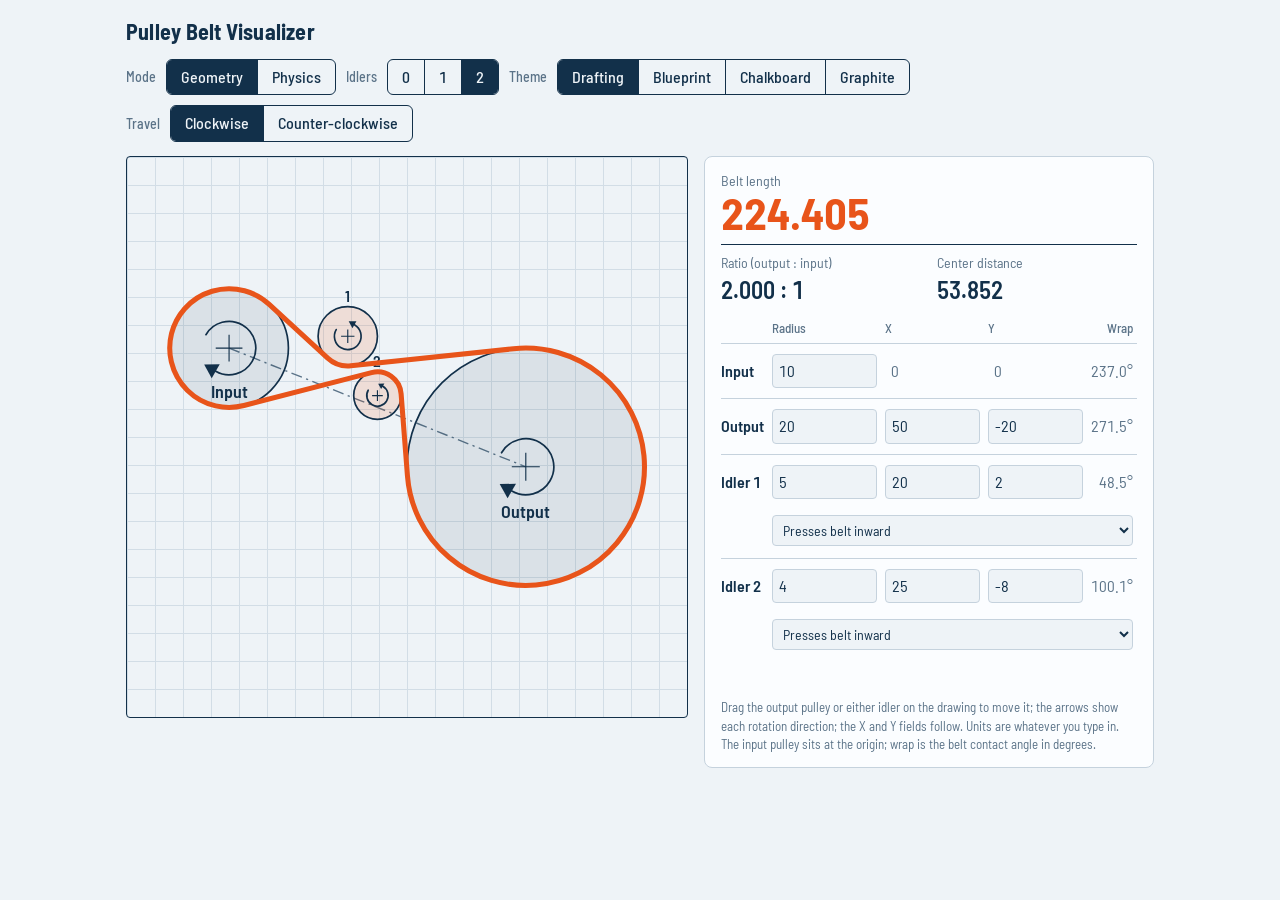
==== belt.html @ ed7b2650 "Add files via upload" ====
<!DOCTYPE html>
<html lang="en">
<head>
<meta charset="utf-8">
<meta name="viewport" content="width=device-width, initial-scale=1, viewport-fit=cover">
<title>Pulley Belt Visualizer</title>

<!-- Metadata & Open Graph Tags -->
<meta name="description" content="Interactive 2D belt drive layout simulator and calculator. Compute belt length, pulley wrap angles, center distance, and gear ratio in real time.">
<meta property="og:type" content="website">
<meta property="og:title" content="Pulley Belt Visualizer">
<meta property="og:description" content="Interactive 2D belt drive layout simulator and calculator. Compute belt length, pulley wrap angles, center distance, and gear ratio in real time.">
<meta name="theme-color" content="#12304a">

<!-- Portfolio SK Logo Favicon -->
<link rel="icon" href="data:image/svg+xml,%3Csvg xmlns='http://www.w3.org/2000/svg' viewBox='0 0 64 64'%3E%3Crect width='64' height='64' fill='%232E5C7A'/%3E%3Ctext x='32' y='42' font-family='sans-serif' font-size='28' font-weight='700' text-anchor='middle' fill='%23F6F4EF'%3ESK%3C/text%3E%3C/svg%3E">
<link rel="preconnect" href="https://fonts.googleapis.com">
<link href="https://fonts.googleapis.com/css2?family=Barlow+Semi+Condensed:wght@400;500;600;700&display=swap" rel="stylesheet">
<style>
:root{--paper:#eef3f7;--sheet:#eef3f7;--grid:#d2dde6;--panel:#fbfdff;--ink:#12304a;--mute:#5b7388;--line:#c5d2dd;--belt:#e8541a;--fill:rgba(18,48,74,.09);--ifill:rgba(232,84,26,.14);--edge:#12304a;--label:#12304a;--bad:#c0392b;
box-sizing:border-box;padding-top:env(safe-area-inset-top,0px);padding-bottom:env(safe-area-inset-bottom,0px)}
:root[data-theme="blueprint"]{--paper:#0f2b4a;--sheet:#0f2b4a;--grid:#1d4266;--panel:#123658;--ink:#e6f0fa;--mute:#93b0cb;--line:#2a5379;--belt:#ffa63d;--fill:rgba(230,240,250,.08);--ifill:rgba(255,166,61,.16);--edge:#e6f0fa;--label:#e6f0fa;--bad:#ff8a7a}
:root[data-theme="chalkboard"]{--paper:#10261f;--sheet:#173529;--grid:#25493a;--panel:#14302a;--ink:#eaf3ec;--mute:#9fbfaa;--line:#2c5041;--belt:#f4f1e6;--fill:rgba(255,255,255,.07);--ifill:rgba(250,204,21,.2);--edge:#eaf3ec;--label:#eaf3ec;--bad:#ffab9c}
:root[data-theme="graphite"]{--paper:#1b1d21;--sheet:#23262b;--grid:#32363d;--panel:#25282d;--ink:#e9ecef;--mute:#9aa1a9;--line:#383c43;--belt:#3ddc97;--fill:rgba(255,255,255,.06);--ifill:rgba(61,220,151,.16);--edge:#e9ecef;--label:#e9ecef;--bad:#ff8a7a}
html{scroll-padding-top:env(safe-area-inset-top,0px)}
*{box-sizing:border-box}
body{margin:0;background:var(--paper);color:var(--ink);font:16px/1.4 "Barlow Semi Condensed",system-ui,-apple-system,"Segoe UI",sans-serif;font-variant-numeric:tabular-nums}
main{max-width:1060px;margin:0 auto;padding:16px}
header{display:flex;flex-wrap:wrap;gap:12px 24px;align-items:center;justify-content:space-between;margin-bottom:14px}
h1{font-size:22px;font-weight:700;margin:0;letter-spacing:.01em}
.seg{display:inline-flex;border:1.5px solid var(--ink);border-radius:6px;overflow:hidden}
.seg label{margin:0;cursor:pointer}
.seg input{position:absolute;opacity:0;pointer-events:none}
.seg span{display:block;padding:6px 14px;font-weight:500;border-left:1.5px solid var(--ink)}
.seg label:first-child span{border-left:0}
.seg input:checked+span{background:var(--ink);color:var(--paper)}
.seg input:focus-visible+span{outline:2px solid var(--belt);outline-offset:-4px}
.pair{display:flex;gap:10px;align-items:center}
.grp{display:flex;gap:10px;align-items:center;flex-wrap:wrap}
.grp b{font-weight:500;color:var(--mute);font-size:14px}
.layout{display:grid;grid-template-columns:minmax(0,1.25fr) minmax(0,1fr);gap:16px;align-items:start}
@media (max-width:820px){.layout{grid-template-columns:1fr}}
.sheet{border:1.5px solid var(--ink);border-radius:4px;background-color:var(--sheet);background-image:linear-gradient(var(--grid) 1px,transparent 1px),linear-gradient(90deg,var(--grid) 1px,transparent 1px);background-size:28px 28px;position:sticky;top:8px}
svg{display:block;width:100%;height:auto;aspect-ratio:1/1}
svg text{font:600 12px "Barlow Semi Condensed",system-ui,sans-serif;fill:var(--label);text-anchor:middle;pointer-events:none}
.card{background:var(--panel);border:1px solid var(--line);border-radius:8px;padding:14px 16px}
.read{display:grid;grid-template-columns:1fr 1fr;gap:4px 16px;margin-bottom:12px}
.read .big{grid-column:1/-1;border-bottom:1.5px solid var(--ink);padding-bottom:8px;margin-bottom:4px}
.read small{display:block;color:var(--mute);font-size:14px}
.read .big b{font-size:44px;line-height:1.05;font-weight:700;color:var(--belt)}
.read b{font-size:24px;font-weight:600}
table{width:100%;border-collapse:collapse}
th{font-weight:500;color:var(--mute);font-size:13px;text-align:left;padding:0 4px 6px}
td{padding:10px 4px;border-top:1px solid var(--line)}
svg{touch-action:none}
svg path,svg line,svg polygon{pointer-events:none}
.drag{cursor:grab}
.dragging .drag{cursor:grabbing}
td:first-child{font-weight:600;white-space:nowrap;padding-left:0}
td input{width:100%;min-width:0;padding:5px 6px;border:1px solid var(--line);border-radius:4px;background:var(--paper);color:var(--ink);font:inherit}
td input:focus,select:focus{outline:2px solid var(--belt);outline-offset:0}
td.fixed{color:var(--mute);padding-left:10px}
td.deg{color:var(--mute);text-align:right;white-space:nowrap}
select{width:100%;margin-top:6px;padding:5px 6px;border:1px solid var(--line);border-radius:4px;background:var(--paper);color:var(--ink);font:inherit;font-size:14px}
.wraprow td{border-top:0;padding-top:0;padding-bottom:12px}
#err{color:var(--bad);min-height:1.3em;margin:10px 0 0;font-size:14px}
.note{color:var(--mute);font-size:13px;margin:8px 0 0}
.pwrap{display:grid;grid-template-columns:minmax(0,1.7fr) minmax(0,1fr);gap:24px;align-items:start}
@media (max-width:860px){.pwrap{grid-template-columns:1fr}}
.pgrid{display:grid;grid-template-columns:repeat(3,minmax(0,1fr));gap:10px 14px}
@media (max-width:560px){.pgrid{grid-template-columns:repeat(2,minmax(0,1fr))}}
.pout .pw:first-child,.pout .pok:first-child{margin-top:0}
.tip{width:15px;height:15px;border-radius:50%;border:1px solid var(--mute);background:none;color:var(--mute);font:600 10px/1 "Barlow Semi Condensed",system-ui,sans-serif;padding:0;margin-left:5px;cursor:help;vertical-align:1px}
.tip:hover,.tip:focus-visible{color:var(--belt);border-color:var(--belt);outline:0}
.tipbox{position:fixed;z-index:10;max-width:250px;padding:8px 10px;border-radius:6px;background:var(--ink);color:var(--paper);font-size:13px;line-height:1.35;box-shadow:0 4px 14px rgba(0,0,0,.3);pointer-events:none}
.pgrid label{font-size:13px;color:var(--mute)}
.pgrid input,.pgrid select{width:100%;margin-top:3px;padding:5px 6px;border:1px solid var(--line);border-radius:4px;background:var(--paper);color:var(--ink);font:inherit;font-size:15px}
.pgrid input:focus{outline:2px solid var(--belt)}
.card h2{font-size:16px;margin:0 0 10px}
.res{margin-top:0}
.res td{padding:6px 4px}
.res td:first-child{font-weight:400;color:var(--mute);padding-left:0}
.res td:last-child{text-align:right;font-weight:600}
.pw{color:var(--bad);font-weight:600;margin-top:10px;font-size:14px}
.pok{color:var(--mute);margin-top:10px;font-size:14px}
svg circle:not(.drag){pointer-events:none}
.legend{display:flex;align-items:center;gap:8px;margin:12px 0 4px;font-size:13px;color:var(--mute)}
.legend i{flex:1;height:8px;border-radius:4px;background:linear-gradient(90deg,rgb(58,134,255),rgb(46,196,182),rgb(255,210,63),rgb(255,59,48))}
.how{margin-top:18px;border-top:1px solid var(--line);padding-top:12px}
.how summary{cursor:pointer;font-weight:600}
.how h3{font-size:14px;margin:14px 0 4px;color:var(--mute);font-weight:600}
.how ol,.how ul{padding-left:20px;margin:6px 0}
.how p{font-size:14.5px;line-height:1.5;margin:6px 0}
.how li{margin:7px 0;font-size:14.5px;line-height:1.5}
.how code{font:inherit;font-weight:600;color:var(--belt);white-space:nowrap}
[hidden]{display:none!important}
</style>
</head>
<body>
<main>
<header>
<h1>Pulley Belt Visualizer</h1>
<div class="grp"><div class="pair"><b>Mode</b><div class="seg" role="radiogroup" aria-label="Mode">
<label><input type="radio" name="mode" value="geo" checked><span>Geometry</span></label>
<label><input type="radio" name="mode" value="phys"><span>Physics</span></label>
</div></div>
<div class="pair"><b>Idlers</b><div class="seg" role="radiogroup" aria-label="Number of idlers">
<label><input type="radio" name="n" value="0"><span>0</span></label>
<label><input type="radio" name="n" value="1"><span>1</span></label>
<label><input type="radio" name="n" value="2" checked><span>2</span></label>
</div></div>
<div class="pair"><b>Theme</b><div class="seg" role="radiogroup" aria-label="Theme">
<label><input type="radio" name="theme" value="drafting"><span>Drafting</span></label>
<label><input type="radio" name="theme" value="blueprint"><span>Blueprint</span></label>
<label><input type="radio" name="theme" value="chalkboard"><span>Chalkboard</span></label>
<label><input type="radio" name="theme" value="graphite"><span>Graphite</span></label>
</div></div>
<div class="pair"><b>Travel</b><div class="seg" role="radiogroup" aria-label="Belt direction">
<label><input type="radio" name="dir" value="cw" checked><span>Clockwise</span></label>
<label><input type="radio" name="dir" value="ccw"><span>Counter-clockwise</span></label>
</div></div>
</div>
</header>

<div class="layout">
<div class="sheet"><svg id="svg" viewBox="0 0 100 100" role="img" aria-label="Belt layout"></svg></div>

<div>
<div class="card">
<div class="read">
<div class="big"><small>Belt length</small><b id="len">–</b></div>
<div><small>Ratio (output : input)</small><b id="ratio">–</b></div>
<div><small>Center distance</small><b id="cd">–</b></div>
</div>
<table>
<thead><tr><th></th><th>Radius</th><th>X</th><th>Y</th><th style="text-align:right">Wrap</th></tr></thead>
<tbody>
<tr><td>Input</td><td><input type="number" id="r0" value="10" step="any" min="0" aria-label="Input radius"></td><td class="fixed">0</td><td class="fixed">0</td><td class="deg" id="a0"></td></tr>
<tr><td>Output</td><td><input type="number" id="r1" value="20" step="any" min="0" aria-label="Output radius"></td><td><input type="number" id="x1" value="50" step="any" aria-label="Output X"></td><td><input type="number" id="y1" value="-20" step="any" aria-label="Output Y"></td><td class="deg" id="a1"></td></tr>
<tr data-i="1"><td>Idler 1</td><td><input type="number" id="r2" value="5" step="any" min="0" aria-label="Idler 1 radius"></td><td><input type="number" id="x2" value="20" step="any" aria-label="Idler 1 X"></td><td><input type="number" id="y2" value="2" step="any" aria-label="Idler 1 Y"></td><td class="deg" id="a2"></td></tr>
<tr data-i="1" class="wraprow"><td></td><td colspan="4"><select id="w2" aria-label="Idler 1 contact"><option value="out">Presses belt inward</option><option value="in">Belt wraps it like a pulley</option></select></td></tr>
<tr data-i="2"><td>Idler 2</td><td><input type="number" id="r3" value="4" step="any" min="0" aria-label="Idler 2 radius"></td><td><input type="number" id="x3" value="25" step="any" aria-label="Idler 2 X"></td><td><input type="number" id="y3" value="-8" step="any" aria-label="Idler 2 Y"></td><td class="deg" id="a3"></td></tr>
<tr data-i="2" class="wraprow"><td></td><td colspan="4"><select id="w3" aria-label="Idler 2 contact"><option value="out">Presses belt inward</option><option value="in">Belt wraps it like a pulley</option></select></td></tr>
</tbody>
</table>
<div id="err" role="alert"></div>
<p class="note">Drag the output pulley or either idler on the drawing to move it; the arrows show each rotation direction; the X and Y fields follow. Units are whatever you type in. The input pulley sits at the origin; wrap is the belt contact angle in degrees.</p>
</div>

</div>
</div>
<div class="card" id="phys" hidden style="margin-top:16px">
<h2>Physics</h2>
<div class="pwrap">
<div class="pgrid">
<label>Driver<select id="drv"><option value="0">Input pulley</option><option value="1">Output pulley</option></select></label>
<label>Driver speed (RPM)<input type="number" id="nrpm" value="1500" step="any" min="0"></label>
<label>Load given as<select id="load"><option value="p">Power (kW)</option><option value="t">Torque (N·m)</option></select></label>
<label>Load value<input type="number" id="loadv" value="0.1" step="any" min="0"></label>
<label>Units of radius, X, Y<select id="unit"><option value="mm">mm</option><option value="in">inch</option></select></label>
<label>Belt type<select id="btype"><option value="flat">Flat (friction)</option><option value="v">V-belt</option><option value="timing">Timing (no slip)</option></select></label>
<label>Friction μ<input type="number" id="mu" value="0.3" step="0.05" min="0.05" max="1"></label>
<label id="lblBeta" hidden>Groove angle β (°)<input type="number" id="beta" value="38" step="any" min="1"></label>
<label>Belt mass (kg/m)<input type="number" id="mpl" value="0.15" step="any" min="0"></label>
<label>Thickness t (mm)<input type="number" id="tt" value="5" step="any" min="0"></label>
<label>Modulus E (MPa)<input type="number" id="em" value="300" step="any" min="0"></label>
<label>Cross-section A (mm²)<input type="number" id="area" value="80" step="any" min="0"></label>
<label>Pretension from<select id="tmode"><option value="set">Set T0 directly</option><option value="stretch">Belt free length (stretch)</option></select></label>
<label id="lblT0">Pretension T0 (N)<input type="number" id="t0" value="100" step="any" min="0"></label>
<label id="lblL0" hidden>Belt free length<input type="number" id="l0" value="225" step="any" min="0"></label>
<label>Max tension (N)<input type="number" id="tmax" value="250" step="any" min="0"></label>
<label>Slip (%)<input type="number" id="slip" value="1" step="any" min="0" max="100"></label>
<label>Efficiency (%)<input type="number" id="eta" value="95" step="any" min="0" max="100"></label>
<label>Idler drag (% each)<input type="number" id="idrag" value="1" step="any" min="0" max="100"></label>
<label>Min pulley Ø (mm)<input type="number" id="mind" value="0" step="any" min="0"></label>
</div>
<div class="pout"><div id="pwarn"></div>
<div class="legend"><small>Belt tension</small><span>0 N</span><i></i><span id="lmax"></span></div>
<table class="res"><tbody id="pres"></tbody></table></div>
</div>
<details class="how" open><summary>How this is calculated</summary><div id="pexpl"></div></details>
</div>
</main>

<script>
const $ = id => document.getElementById(id);
const TP = 2 * Math.PI;
const mod = a => ((a % TP) + TP) % TP;
const val = id => parseFloat($(id).value);
let view = null, frozen = false;

// seq items: {x, y, r, s, name, id}; s = +1 wraps counter-clockwise, -1 clockwise (y up)
function solve(seq) {
  const n = seq.length, segs = [];
  for (let i = 0; i < n; i++) {
    const a = seq[i], b = seq[(i + 1) % n];
    const dx = b.x - a.x, dy = b.y - a.y, L = Math.hypot(dx, dy);
    const k = b.s * b.r - a.s * a.r;
    if (L < 1e-9) throw new Error("Two circles share the same center.");
    if (Math.abs(k) > L) throw new Error("No belt line fits between " + a.name + " and " + b.name + ". One circle contains the other.");
    segs.push({ th: Math.atan2(dy, dx) + Math.acos(k / L), len: Math.sqrt(L * L - k * k) });
  }
  let total = 0, d = "";
  const arcs = [], arcPts = [], ins = [], outs = [];
  const pt = (c, th) => [c.x - c.s * c.r * Math.cos(th), -(c.y - c.s * c.r * Math.sin(th))]; // y flipped for screen
  for (let i = 0; i < n; i++) {
    const c = seq[i], inTh = segs[(i + n - 1) % n].th, outTh = segs[i].th;
    const sw = c.s > 0 ? mod(outTh - inTh) : mod(inTh - outTh);
    arcs.push(sw);
    const a0 = inTh + (c.s > 0 ? Math.PI : 0), steps = Math.max(2, Math.ceil(sw / .07));
    arcPts.push(Array.from({ length: steps + 1 }, (_, j) => { const a = a0 + (c.s > 0 ? 1 : -1) * sw * j / steps; return [c.x + c.r * Math.cos(a), -(c.y + c.r * Math.sin(a))]; }));
    total += c.r * sw + segs[i].len;
    const [ix, iy] = pt(c, inTh), [ox, oy] = pt(c, outTh);
    ins[i] = [ix, iy]; outs[i] = [ox, oy];
    // Points are already flipped for display, so a visually clockwise wrap (s < 0) is SVG sweep-flag 1.
    d += (i ? "L" : "M") + ix + " " + iy + "A" + c.r + " " + c.r + " 0 " + (sw > Math.PI ? 1 : 0) + " " + (c.s < 0 ? 1 : 0) + " " + ox + " " + oy;
  }
  return { total, d: d + "Z", arcs, arcPts, lines: ins.map((_, i) => ({ a: outs[i], b: ins[(i + 1) % n] })) };
}

const fmt = (x, d = 2) => isFinite(x) ? x.toFixed(d) : "–";
const RAMP = [[58, 134, 255], [46, 196, 182], [255, 210, 63], [255, 59, 48]];
function ramp(t) {
  t = Math.min(1, Math.max(0, t)) * 3;
  const i = Math.min(2, Math.floor(t)), f = t - i, a = RAMP[i], b = RAMP[i + 1];
  return "rgb(" + a.map((x, j) => Math.round(x + (b[j] - x) * f)).join(",") + ")";
}

// Physics mode: fills the results panel and returns SVG overlays (tension arrows, warning rings).
function physics(seq, res, u) {
  const nv = id => parseFloat($(id).value), n = seq.length, type = $("btype").value;
  $("lblBeta").hidden = type !== "v";
  const stretch = $("tmode").value === "stretch";
  $("lblT0").hidden = stretch; $("lblL0").hidden = !stretch;
  $("loadv").parentElement.firstChild.nodeValue = $("load").value === "p" ? "Power (kW) " : "Torque (N·m) ";
  const ids = ["nrpm", "loadv", "mu", "mpl", "tt", "em", "area", "tmax", "slip", "eta", "idrag", "mind", stretch ? "l0" : "t0"].concat(type === "v" ? ["beta"] : []);
  if (ids.some(id => !(nv(id) >= 0)) || nv("nrpm") <= 0 || nv("loadv") <= 0 || nv("area") <= 0 || (stretch && nv("l0") <= 0)) {
    $("pwarn").innerHTML = '<div class="pw">Enter a positive speed, load and area, and a number in every field.</div>';
    return "";
  }
  const k = $("unit").value === "in" ? .0254 : .001; // metres per length unit
  const o1 = seq.findIndex(c => c.id === 1), di = $("drv").value === "0" ? 0 : o1, oi = di === 0 ? o1 : 0;
  const rd = seq[di].r * k, ro = seq[oi].r * k, w = TP * nv("nrpm") / 60, v = w * rd;
  let F, P, tau;
  if ($("load").value === "p") { P = nv("loadv") * 1000; F = P / v; tau = F * rd; }
  else { tau = nv("loadv"); F = tau / rd; P = tau * w; }
  const pc = id => Math.min(100, Math.max(0, nv(id))), mu = Math.min(1, Math.max(.05, nv("mu")));
  const s = type === "timing" ? 0 : pc("slip") / 100;
  const eta = pc("eta") / 100 * Math.pow(1 - pc("idrag") / 100, n - 2);
  const Nd = nv("nrpm") * rd / ro, Tc = nv("mpl") * v * v;
  const mue = type === "v" ? mu / Math.sin(nv("beta") * Math.PI / 360) : mu;
  const R = Math.exp(mue * Math.min(res.arcs[di], res.arcs[oi]));
  const crit = res.arcs[di] <= res.arcs[oi] ? di : oi;
  const T0 = stretch ? Math.max(0, nv("em") * nv("area") * (res.total - nv("l0")) / nv("l0")) : nv("t0"), T1 = T0 + F / 2, T2 = T0 - F / 2, ratio = (T1 - Tc) / (T2 - Tc);
  const slipping = type !== "timing" && (T2 <= Tc || ratio > R);
  const T0min = Tc + F * (R + 1) / (2 * (R - 1));
  const rmin = Math.min(...seq.map(c => c.r * k * 1000));
  const sa = T1 / nv("area"), sb = nv("em") * nv("tt") / (2 * rmin);
  const small = seq.map(c => 2 * c.r * k * 1000 < nv("mind"));

  const W = [];
  if (slipping && T2 <= Tc) W.push(`BELT SLIP WARNING: pretension is too low. At this pull the slack side would need ${fmt(T2, 1)} N, and a belt can only pull, never push. Raise T0 to at least ${fmt(T0min, 1)} N or reduce the load.`);
  else if (slipping) W.push(`BELT SLIP WARNING: the ${seq[crit].name} wraps only ${fmt(res.arcs[crit] * 180 / Math.PI, 1)}° at μ = ${fmt(mu)}, so it cannot hold this pull. Raise T0 to at least ${fmt(T0min, 1)} N, add wrap, or raise μ.`);
  if (stretch && res.total < nv("l0")) W.push("The belt's free length is longer than the layout, so it carries no pretension.");
  if (T1 > nv("tmax")) W.push("Tight-side tension exceeds the maximum rated tension.");
  if (small.some(Boolean)) W.push("Below minimum pulley diameter: " + seq.filter((c, i) => small[i]).map(c => c.name).join(", ") + ".");
  $("pwarn").innerHTML = W.length ? W.map(t => `<div class="pw">${t}</div>`).join("") : '<div class="pok">No warnings.</div>';

  const rows = [
    ["Belt speed", fmt(v) + " m/s"],
    ["Driven speed", fmt(Nd * (1 - s), 1) + " RPM" + (s ? ` (ideal ${fmt(Nd, 1)})` : "")],
    ["Net pull T1 − T2", fmt(F) + " N"],
    ["Torque, driver → driven", fmt(tau) + " → " + fmt(tau * ro / rd * eta) + " N·m"],
    ["Power in → out", fmt(P, 1) + " → " + fmt(P * eta * (1 - s), 1) + " W"],
    ["Centrifugal tension Tc", fmt(Tc) + " N"],
    ["Pretension T0", fmt(T0, 1) + " N"],
    ["Tight T1 / slack T2", fmt(T1, 1) + " / " + fmt(T2, 1) + " N"],
    ["Min pretension, no slip", type === "timing" ? "n/a" : fmt(T0min, 1) + " N"],
    ["Tension ratio / limit", type === "timing" ? "n/a" : fmt(ratio) + " / " + fmt(R)],
    ["Peak belt stress", fmt(sa + sb, 1) + " MPa"]
  ];
  $("pres").innerHTML = rows.map(r => `<tr><td>${r[0]}</td><td>${r[1]}</td></tr>`).join("");

  const thd = Math.min(res.arcs[di], res.arcs[oi]) * 180 / Math.PI;
  $("pexpl").innerHTML = `
<p>Think of the belt as a stretched rubber band looped over two wheels. Stretching it (pretension) makes it squeeze the wheels, and that squeeze is what gives it friction to grip.</p>
<h3>The parts</h3>
<ul>
<li><b>Driver pulley</b> sits on the motor shaft and drags the belt along.</li>
<li><b>Driven pulley</b> sits on the load. The belt turns it.</li>
<li><b>Idlers</b> spin freely. They steer the belt and add wrap but carry no torque, so they never need to grip.</li>
<li><b>Tight side</b> is the strand running onto the driver. <b>Slack side</b> is the strand leaving it.</li>
</ul>
<h3>The steps (with numbers)</h3>
<ol>
<li><b>Belt speed.</b> The belt moves as fast as the driver's rim: v = 2π·N·r / 60 = <code>${fmt(v)} m/s</code>.</li>
<li><b>Net pull.</b> Power is force × speed, so the belt must deliver F = P / v = <code>${fmt(F)} N</code> (if you give torque instead, F = τ / r). This is exactly the gap between the tight and slack tensions.</li>
<li><b>Pretension and the two sides.</b> A belt is installed with tension T0 so it presses on the pulleys. Under load the driver stretches one side and relaxes the other by half the pull each: T1 = T0 + F/2 = <code>${fmt(T1, 1)} N</code> and T2 = T0 − F/2 = <code>${fmt(T2, 1)} N</code>. Their sum stays 2·T0 because a belt behaves like a spring.</li>
<li><b>Why load changes tension.</b> Raising the pull F raises T1 by half the increase and lowers T2 by half. Power and speed matter only through F. A belt can only pull, so T2 can never go below zero. If the math says it would, the pretension is too low and the belt goes slack and slips.</li>
${type === "timing" ? "<li><b>Grip.</b> Timing belts lock into teeth, so there is no friction limit to check and slip is ignored.</li>" : `<li><b>Grip limit.</b> Friction builds up around the wrap like a rope on a capstan, so the tight side can exceed the slack side by at most e^(μθ)${type === "v" ? ", where the groove wedge multiplies μ by 1 / sin(β/2)" : ""}. The smallest wrap on the driver or driven pulley is <code>${fmt(thd, 1)}°</code>, so the limit is <code>${fmt(R)}</code>. Centrifugal tension Tc = m′v² = <code>${fmt(Tc)} N</code> is subtracted from both sides because a spinning belt flings itself off the pulley. Your ratio (T1 − Tc) / (T2 − Tc) is <code>${fmt(ratio)}</code>, so the belt ${slipping ? "slips" : "holds"}. The pretension must be at least <code>${fmt(T0min, 1)} N</code>.</li>`}
<li><b>Speed and torque.</b> Driven speed = N × r<sub>driver</sub> / r<sub>driven</sub> × (1 − slip) = <code>${fmt(Nd * (1 - s), 1)} RPM</code>. Torque scales with the radius ratio and drops with efficiency: <code>${fmt(tau * ro / rd * eta)} N·m</code>. Power out = P × η × (1 − slip) = <code>${fmt(P * eta * (1 - s), 1)} W</code>.</li>
<li><b>Stress.</b> Tension stress T1 / A = <code>${fmt(sa, 1)} MPa</code>. Bending stress E·t / (2r) = <code>${fmt(sb, 1)} MPa</code> on the smallest circle (r = ${fmt(rmin, 1)} mm). Bending usually dominates, which is why small idlers shorten belt life.</li>
<li><b>Where position comes in.</b> Positions set the wrap angles (and so the grip limit), the belt length, and the direction of the strands. T1 and T2 themselves come from the load and the pretension. With "Belt free length" selected, moving a pulley stretches or relaxes the belt, so T0 changes with it.</li>
<li><b>Colors.</b> The belt is colored by tension: constant along straight strands and changing gradually across the driver and driven wraps, on a scale from 0 to your maximum tension.</li>
</ol>`;

  // Belt colored by tension: constant on straight strands, changing across the driver and driven wraps.
  const tight = i => { for (let j = oi; j !== di; j = (j + 1) % n) if (j === i) return true; return false; };
  const Tl = j => tight(((j % n) + n) % n) ? T1 : T2;
  const tmax = nv("tmax") > 0 ? nv("tmax") : T1;
  $("lmax").textContent = fmt(tmax, 0) + " N";
  const seg = (a, b, T) => `<line x1="${a[0]}" y1="${a[1]}" x2="${b[0]}" y2="${b[1]}" stroke="${ramp(T / tmax)}" stroke-width="${u * .8}" stroke-linecap="round"/>`;
  let out = "";
  res.arcPts.forEach((pts, i) => {
    for (let j = 0; j < pts.length - 1; j++) out += seg(pts[j], pts[j + 1], Tl(i - 1) + (Tl(i) - Tl(i - 1)) * (j + .5) / (pts.length - 1));
  });
  res.lines.forEach((L, i) => { out += seg(L.a, L.b, Tl(i)); });
  const len = L => Math.hypot(L.b[0] - L.a[0], L.b[1] - L.a[1]);
  const longest = f => res.lines.reduce((best, L, i) => f(i) && (best < 0 || len(L) > len(res.lines[best])) ? i : best, -1);
  const lt = longest(tight), ls = longest(i => !tight(i));
  res.lines.forEach((L, i) => {
    const tt = tight(i), dx = (L.b[0] - L.a[0]) / len(L), dy = (L.b[1] - L.a[1]) / len(L);
    const mx = (L.a[0] + L.b[0]) / 2, my = (L.a[1] + L.b[1]) / 2, h = u * 1.6;
    out += `<polygon points="${mx + dx * h},${my + dy * h} ${mx - dx * h * .6 - dy * h * .7},${my - dy * h * .6 + dx * h * .7} ${mx - dx * h * .6 + dy * h * .7},${my - dy * h * .6 - dx * h * .7}" fill="var(--label)" stroke="var(--sheet)" stroke-width="${u * .25}"/>`;
    if (i === lt || i === ls) out += `<text x="${mx - dy * u * 3.4}" y="${my + dx * u * 3.4}" style="font-size:${u * 2.8}px;paint-order:stroke;stroke:var(--sheet);stroke-width:${u * .8}px">${tt ? "T1" : "T2"} ${fmt(tt ? T1 : T2, 0)} N</text>`;
  });
  seq.forEach((c, i) => {
    const bad = slipping && i === crit;
    if (bad || small[i]) out += `<circle cx="${c.x}" cy="${-c.y}" r="${c.r}" fill="${bad ? "var(--bad)" : "none"}" fill-opacity=".22" stroke="var(--bad)" stroke-width="${u * .7}"${bad ? "" : ` stroke-dasharray="${u * 1.5} ${u * .8}"`}/>`;
  });
  return out;
}

function update() {
  const count = +document.querySelector('input[name=n]:checked').value;
  document.querySelectorAll("[data-i]").forEach(r => r.hidden = +r.dataset.i > count);
  [0, 1, 2, 3].forEach(i => $("a" + i).textContent = "");
  $("err").textContent = "";
  const phys = document.querySelector('input[name=mode]:checked').value === "phys";
  $("phys").hidden = !phys;
  if (phys) { $("pres").innerHTML = ""; $("pwarn").innerHTML = ""; }

  const g = document.querySelector('input[name=dir]:checked').value === "cw" ? -1 : 1;
  const P = (id, name, s) => ({ id, name, s, r: val("r" + id), x: id ? val("x" + id) : 0, y: id ? val("y" + id) : 0 });
  const idl = i => P(i + 1, "idler " + i, $("w" + (i + 1)).value === "out" ? -g : g);
  const input = P(0, "input", g), output = P(1, "output", g);
  const seq = [input];
  if (count >= 1) seq.push(idl(1));
  seq.push(output);
  if (count >= 2) seq.push(idl(2));

  if (seq.some(c => !isFinite(c.r) || !isFinite(c.x) || !isFinite(c.y) || c.r <= 0)) {
    $("len").textContent = $("ratio").textContent = $("cd").textContent = "–";
    $("err").textContent = "Enter a positive radius and a number for every position.";
    return;
  }

  const xs0 = Math.min(...seq.map(c => c.x - c.r)), xs1 = Math.max(...seq.map(c => c.x + c.r));
  const ys0 = Math.min(...seq.map(c => -c.y - c.r)), ys1 = Math.max(...seq.map(c => -c.y + c.r));
  if (!frozen) view = { cx: (xs0 + xs1) / 2, cy: (ys0 + ys1) / 2, size: Math.max(xs1 - xs0, ys1 - ys0) * 1.18 };
  const size = view.size, svg = $("svg"), u = size / 100;
  svg.setAttribute("viewBox", [view.cx - size / 2, view.cy - size / 2, size, size].join(" "));

  let html = `<line x1="0" y1="0" x2="${output.x}" y2="${-output.y}" stroke="var(--mute)" stroke-width="${u * .25}" stroke-dasharray="${u * 2} ${u * .8} ${u * .4} ${u * .8}"/>`;
  html += seq.map(c => {
    const idler = c.name.startsWith("idler"), cy = -c.y;
    const ra = Math.min(c.r * .45, u * 5), k = ra * .5, h = ra * .5;
    const cw = c.s < 0, a0 = -150 * Math.PI / 180, a1 = a0 + (cw ? 1 : -1) * 1.5 * Math.PI;
    const sx = c.x + ra * Math.cos(a0), sy = cy + ra * Math.sin(a0), ex = c.x + ra * Math.cos(a1), ey = cy + ra * Math.sin(a1);
    const tx = cw ? -Math.sin(a1) : Math.sin(a1), ty = cw ? Math.cos(a1) : -Math.cos(a1);
    const head = `${ex + tx * h},${ey + ty * h} ${ex - ty * h * .6},${ey + tx * h * .6} ${ex + ty * h * .6},${ey - tx * h * .6}`;
    const fs = idler ? u * 2.8 : Math.min(u * 3.2, c.r * .5);
    const label = c.name === "input" ? "Input" : c.name === "output" ? "Output" : c.name.slice(-1);
    const ty2 = idler ? cy - c.r - u * .9 : cy + ra + fs * 1.3;
    return `<circle ${c.id ? `class="drag" data-id="${c.id}" ` : ""}cx="${c.x}" cy="${cy}" r="${c.r}" fill="var(${idler ? "--ifill" : "--fill"})" stroke="var(--edge)" stroke-width="${u * .3}"/>` +
      `<path d="M${c.x - k} ${cy}H${c.x + k}M${c.x} ${cy - k}V${cy + k}" stroke="var(--label)" stroke-width="${u * .2}"/>` +
      `<path d="M${sx} ${sy}A${ra} ${ra} 0 1 ${cw ? 1 : 0} ${ex} ${ey}" fill="none" stroke="var(--label)" stroke-width="${u * .3}" stroke-linecap="round"/>` +
      `<polygon points="${head}" fill="var(--label)"/>` +
      `<text x="${c.x}" y="${ty2}" style="font-size:${fs}px">${label}</text>`;
  }).join("");

  try {
    const res = solve(seq);
    const po = phys ? physics(seq, res, u) : "";
    html += po || `<path d="${res.d}" fill="none" stroke="var(--belt)" stroke-width="${u * .9}" stroke-linejoin="round" stroke-linecap="round"/>`;
    $("len").textContent = res.total.toFixed(3);
    $("cd").textContent = Math.hypot(output.x, output.y).toFixed(3);
    seq.forEach((c, i) => $("a" + c.id).textContent = (res.arcs[i] * 180 / Math.PI).toFixed(1) + "°");
  } catch (e) {
    $("len").textContent = $("cd").textContent = "–";
    $("err").textContent = e.message;
  }
  $("ratio").textContent = (output.r / input.r).toFixed(3) + " : 1";
  svg.innerHTML = html;
}

document.querySelectorAll("input, select").forEach(el => el.addEventListener("input", update));

// Themes (remembered between visits when storage is available)
const themes = ["drafting", "blueprint", "chalkboard", "graphite"];
function setTheme(t) {
  document.documentElement.dataset.theme = t;
  document.querySelector('input[name=theme][value=' + t + ']').checked = true;
  try { localStorage.setItem("beltTheme", t); } catch (e) {}
}
let savedTheme = null;
try { savedTheme = localStorage.getItem("beltTheme"); } catch (e) {}
setTheme(themes.includes(savedTheme) ? savedTheme : (matchMedia("(prefers-color-scheme: dark)").matches ? "blueprint" : "drafting"));
document.querySelectorAll('input[name=theme]').forEach(r => r.addEventListener("change", () => setTheme(r.value)));

// Keep the same physical load when switching between power and torque (P = torque x angular speed).
$("load").addEventListener("change", () => {
  const w = TP * val("nrpm") / 60, x = val("loadv");
  if (w > 0 && x >= 0) $("loadv").value = +(($("load").value === "t") ? x * 1000 / w : x * w / 1000).toPrecision(4);
  update();
});

// Snap typed values back into each field's allowed range.
document.querySelectorAll("#phys input[type=number]").forEach(el => el.addEventListener("change", () => {
  const lo = parseFloat(el.min), hi = parseFloat(el.max), v = parseFloat(el.value);
  if (!isFinite(v)) return;
  const c = Math.min(isFinite(hi) ? hi : Infinity, Math.max(isFinite(lo) ? lo : -Infinity, v));
  if (c !== v) { el.value = c; update(); }
}));

// Help popouts for the physics inputs
const TIPS = {
  drv: "The pulley connected to the motor. The other pulley is the driven load. The belt runs onto the driver on its tight side.",
  nrpm: "Rotational speed of the driver pulley in RPM. Sets belt speed v = 2π·N·r.",
  load: "Give the load as transmitted power or as torque at the driver pulley.",
  loadv: "Power in kW or torque in N·m at the driver, per the choice beside it. Sets the net belt pull F = P / v.",
  unit: "Length unit used by the radius, X and Y fields above. Physics converts them to metres.",
  btype: "Flat and V-belts rely on friction and can slip. Timing belts engage teeth, so slip is ignored.",
  mu: "Friction coefficient between belt and pulley, limited to 0.05 to 1. Dry rubber on metal is roughly 0.2 to 0.5; oil or dirt lowers it.",
  beta: "Included angle of the V-groove, typically 34° to 40°. The wedge multiplies grip by 1 / sin(β/2).",
  mpl: "Belt mass per metre. Gives centrifugal tension Tc = m′v², which reduces grip at high speed.",
  tt: "Belt thickness in mm. Sets bending stress E·t / (2r) over small pulleys.",
  em: "Elastic modulus of the belt in MPa. Reinforced belts differ from the base material, so use the datasheet value.",
  area: "Belt cross-section in mm². Tight-side tension divided by this gives tensile stress.",
  t0: "Static installed tension. Tight and slack tensions are T0 ± F/2, which assumes a linear-elastic belt.",
  tmode: "Set T0 directly, or derive it from the belt's free length. A belt shorter than the layout is stretched, and T0 = E·A·(stretch / free length).",
  l0: "Unstretched belt length in the same unit as the layout. Compare it with the belt length shown above: the difference is the stretch, so moving pulleys changes T0.",
  tmax: "Rated maximum tight-side tension in newtons. A warning shows if T1 exceeds it.",
  slip: "Creep and slip, typically 0.5 to 3%. Lowers the driven speed. Ignored for timing belts.",
  eta: "Overall drive efficiency before idler losses (bearings, windage, flexing), typically 85 to 98%.",
  idrag: "Extra efficiency lost per idler, typically 1 to 2%.",
  mind: "Smallest pulley or idler diameter the belt allows, from the manufacturer. Smaller circles get a dashed red outline."
};
const tipEl = document.createElement("div");
tipEl.className = "tipbox"; tipEl.hidden = true; document.body.appendChild(tipEl);
let tipFor = null;
const hideTip = () => { tipEl.hidden = true; tipFor = null; };
function showTip(b) {
  tipEl.textContent = b.dataset.tip; tipEl.hidden = false; tipFor = b;
  const r = b.getBoundingClientRect(), w = tipEl.offsetWidth, h = tipEl.offsetHeight;
  tipEl.style.left = Math.min(Math.max(8, r.left + r.width / 2 - w / 2), innerWidth - w - 8) + "px";
  tipEl.style.top = (r.bottom + h + 12 > innerHeight ? r.top - h - 6 : r.bottom + 6) + "px";
}
for (const id in TIPS) {
  const b = document.createElement("button");
  b.type = "button"; b.className = "tip"; b.textContent = "?"; b.dataset.tip = TIPS[id];
  b.setAttribute("aria-label", "About " + $(id).parentElement.firstChild.textContent.trim());
  $(id).before(b);
}
const canHover = matchMedia("(hover: hover)").matches;
document.addEventListener("click", e => {
  const b = e.target.closest(".tip");
  if (!b) return hideTip();
  e.preventDefault();
  if (canHover || tipFor !== b) showTip(b); else hideTip();
});
if (canHover) document.addEventListener("mouseover", e => {
  const b = e.target.closest(".tip");
  if (b) showTip(b); else if (tipFor) hideTip();
});
document.addEventListener("keydown", e => { if (e.key === "Escape") hideTip(); });
addEventListener("scroll", hideTip, true);

// Drag the output pulley or either idler; X/Y fields update live.
const svgEl = $("svg");
let dragId = null, off = { x: 0, y: 0 };
const toMath = e => {
  const p = svgEl.createSVGPoint();
  p.x = e.clientX; p.y = e.clientY;
  const q = p.matrixTransform(svgEl.getScreenCTM().inverse());
  return { x: q.x, y: -q.y };
};
svgEl.addEventListener("pointerdown", e => {
  const t = e.target.closest(".drag");
  if (!t) return;
  dragId = t.dataset.id;
  const m = toMath(e);
  off = { x: val("x" + dragId) - m.x, y: val("y" + dragId) - m.y };
  frozen = true;
  svgEl.classList.add("dragging");
  svgEl.setPointerCapture(e.pointerId);
  e.preventDefault();
});
svgEl.addEventListener("pointermove", e => {
  if (!dragId) return;
  const m = toMath(e);
  $("x" + dragId).value = +(m.x + off.x).toFixed(2);
  $("y" + dragId).value = +(m.y + off.y).toFixed(2);
  update();
});
const endDrag = () => {
  if (!dragId) return;
  dragId = null; frozen = false;
  svgEl.classList.remove("dragging");
  update();
};
svgEl.addEventListener("pointerup", endDrag);
svgEl.addEventListener("pointercancel", endDrag);
update();
</script>
</body>
</html>
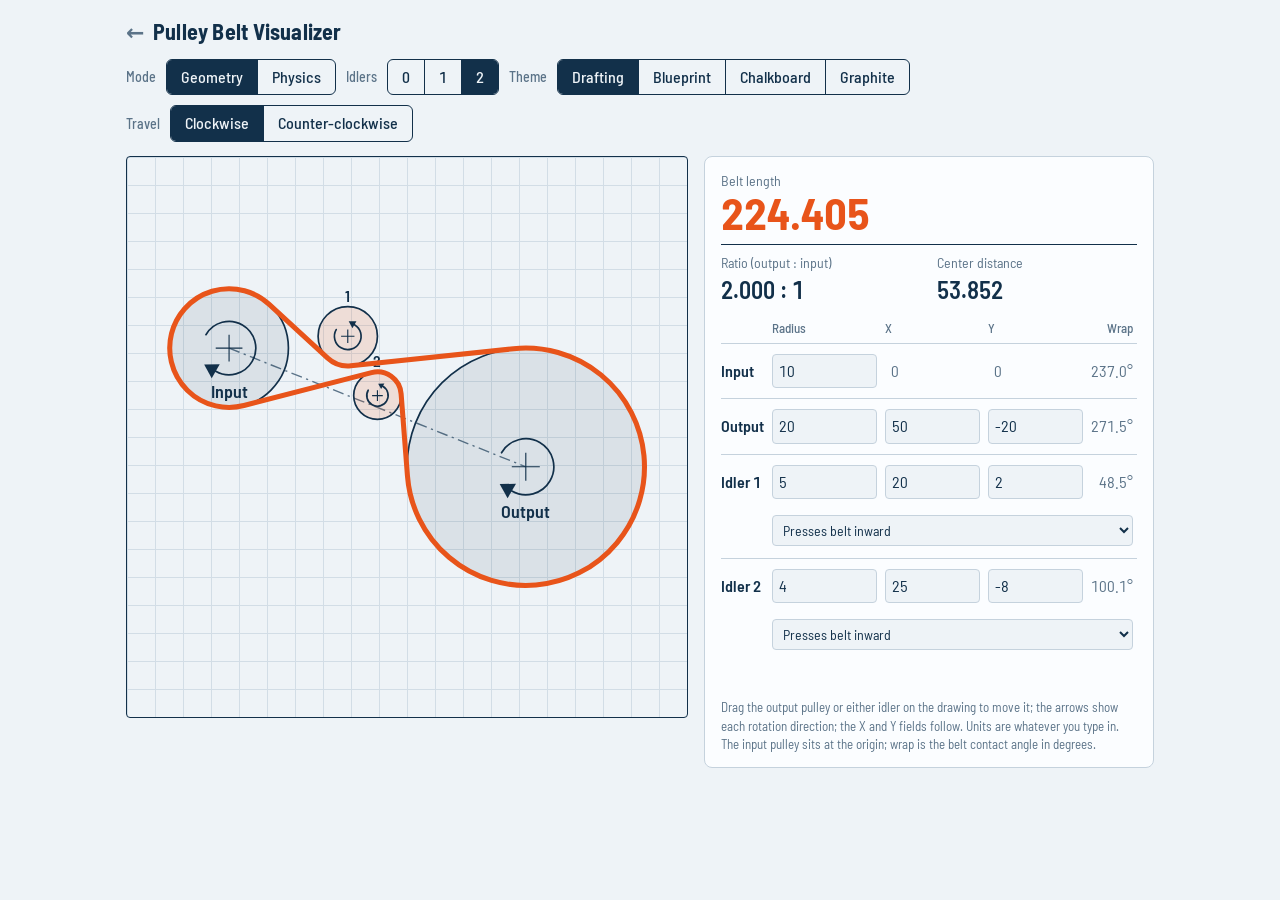
==== commit 05d3ad51: "Update belt.html" ====
--- a/belt.html
+++ b/belt.html
@@ -26,8 +26,10 @@
 *{box-sizing:border-box}
 body{margin:0;background:var(--paper);color:var(--ink);font:16px/1.4 "Barlow Semi Condensed",system-ui,-apple-system,"Segoe UI",sans-serif;font-variant-numeric:tabular-nums}
 main{max-width:1060px;margin:0 auto;padding:16px}
+  
 header{display:flex;flex-wrap:wrap;gap:12px 24px;align-items:center;justify-content:space-between;margin-bottom:14px}
 h1{font-size:22px;font-weight:700;margin:0;letter-spacing:.01em}
+.back{color:var(--mute);text-decoration:none;margin-right:4px}.back:hover{color:var(--belt)}
 .seg{display:inline-flex;border:1.5px solid var(--ink);border-radius:6px;overflow:hidden}
 .seg label{margin:0;cursor:pointer}
 .seg input{position:absolute;opacity:0;pointer-events:none}
@@ -99,7 +101,7 @@
 <body>
 <main>
 <header>
-<h1>Pulley Belt Visualizer</h1>
+<h1><a class="back" href="index.html" aria-label="Back to all mechanisms">←</a> Pulley Belt Visualizer</h1>
 <div class="grp"><div class="pair"><b>Mode</b><div class="seg" role="radiogroup" aria-label="Mode">
 <label><input type="radio" name="mode" value="geo" checked><span>Geometry</span></label>
 <label><input type="radio" name="mode" value="phys"><span>Physics</span></label>
